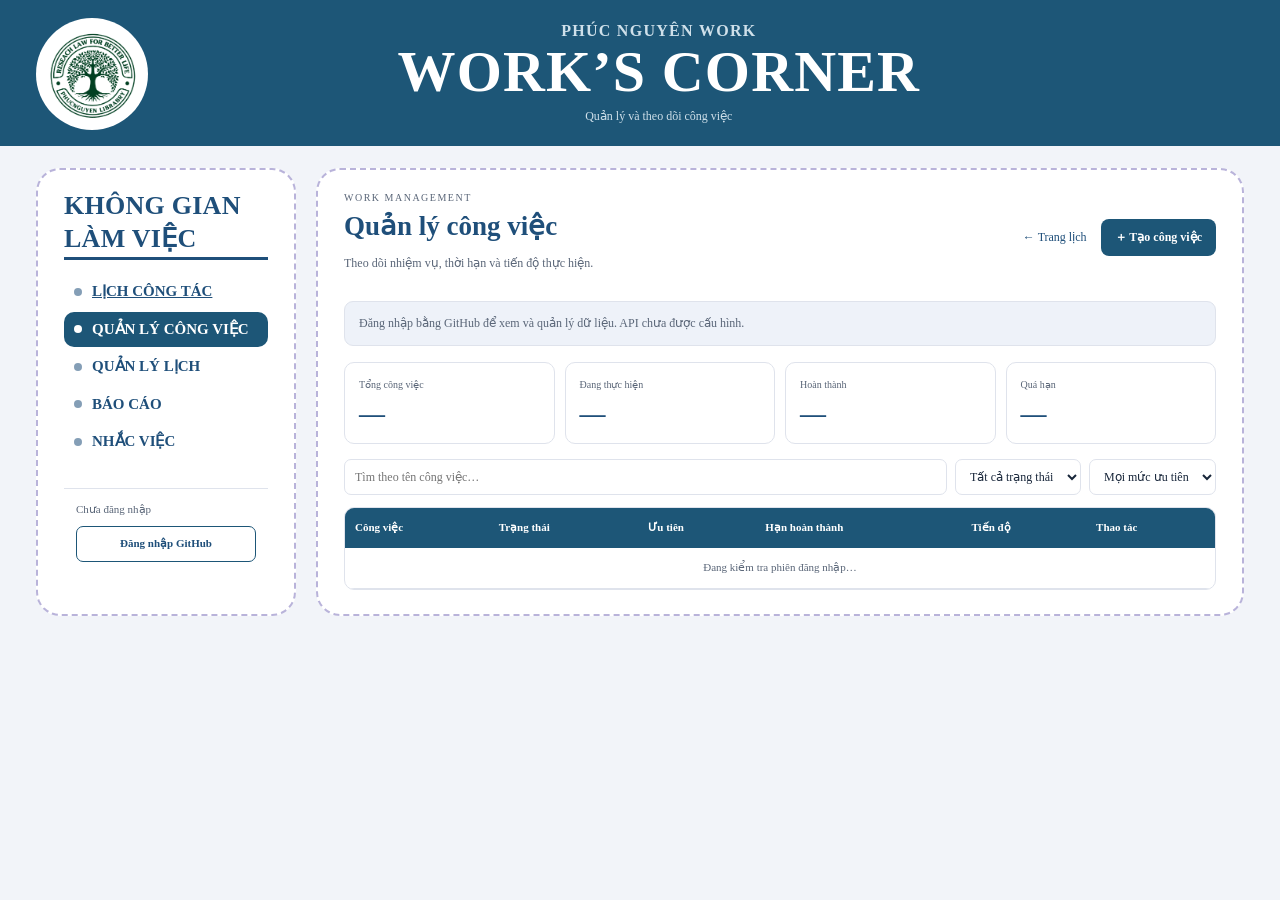
==== apps/web/manage.html @ 93b50b15 "feat: add task assignee selector to work form" ====
<!doctype html>
<html lang="vi"><head><meta charset="utf-8"><meta name="viewport" content="width=device-width,initial-scale=1"><meta name="theme-color" content="#1d5677"><title>Quản lý công việc | Phúc Nguyên Work</title><link rel="icon" href="./pnl-logo.png"><link rel="stylesheet" href="./styles.css"><link rel="stylesheet" href="./manage.css"></head>
<body><header class="band"><div class="band-in"><div class="logo"><img src="./pnl-logo.png" alt="Phúc Nguyên"></div><div class="titles"><div class="kicker">Phúc Nguyên Work</div><h1>Work’s Corner</h1><div class="copy">Quản lý và theo dõi công việc</div></div></div></header>
<div class="workspace manage-layout"><aside class="frame sidebar"><h2 class="ftitle">Không gian làm việc</h2><nav class="nav-list"><a class="nav-item" href="./index.html">LỊCH CÔNG TÁC</a><button class="nav-item active" data-tab="tasks">QUẢN LÝ CÔNG VIỆC</button><button class="nav-item" data-tab="schedules">QUẢN LÝ LỊCH</button><button class="nav-item" data-tab="reports">BÁO CÁO</button><button class="nav-item" data-tab="reminders">NHẮC VIỆC</button></nav><div class="account-box" id="accountBox"><span>Chưa đăng nhập</span><button id="loginBtn">Đăng nhập GitHub</button></div></aside>
<main class="frame main manage-main"><div class="manage-head"><div><div class="kicker-small">WORK MANAGEMENT</div><h2 id="tabTitle">Quản lý công việc</h2><p id="tabDescription">Theo dõi nhiệm vụ, thời hạn và tiến độ thực hiện.</p></div><div class="head-actions"><a class="small-link" href="./index.html">← Trang lịch</a><button class="primary-action" id="createBtn">＋ Tạo công việc</button></div></div>
<div id="authNotice" class="notice">Đăng nhập GitHub để xem và quản lý dữ liệu. Dữ liệu được lưu trên máy chủ.</div>
<section id="summaryCards" class="summary-grid"><article><span>Tổng công việc</span><strong id="mTotal">—</strong></article><article><span>Đang thực hiện</span><strong id="mProgress">—</strong></article><article><span>Hoàn thành</span><strong id="mDone">—</strong></article><article><span>Quá hạn</span><strong id="mOverdue">—</strong></article></section>
<div class="filters" id="filters"><input id="searchInput" type="search" placeholder="Tìm theo tên công việc…"><select id="statusFilter"><option value="">Tất cả trạng thái</option><option value="todo">Chưa thực hiện</option><option value="in_progress">Đang thực hiện</option><option value="waiting">Chờ xử lý</option><option value="paused">Tạm dừng</option><option value="completed">Hoàn thành</option></select><select id="priorityFilter"><option value="">Mọi mức ưu tiên</option><option value="urgent">Khẩn cấp</option><option value="high">Cao</option><option value="medium">Trung bình</option><option value="low">Thấp</option></select></div>
<section id="dataPanel" class="data-panel"><div class="table-scroll"><table><thead id="tableHead"><tr><th>Công việc</th><th>Trạng thái</th><th>Ưu tiên</th><th>Hạn hoàn thành</th><th>Tiến độ</th><th>Thao tác</th></tr></thead><tbody id="tableBody"><tr><td colspan="6" class="empty">Đang kiểm tra phiên đăng nhập…</td></tr></tbody></table></div></section>
<section id="reportPanel" class="report-panel" hidden><div class="report-toolbar"><label>Từ ngày<input type="date" id="fromDate"></label><label>Đến ngày<input type="date" id="toDate"></label><button id="runReport" class="primary-action">Tổng hợp</button></div><div id="reportResult" class="report-result"></div></section>
<section id="reminderPanel" class="reminder-panel" hidden><div id="reminderList" class="reminder-list"></div></section></main></div>
<dialog id="editDialog"><form id="editForm" class="edit-form"><div class="dialog-top"><h2 id="formTitle">Tạo công việc</h2><button type="button" class="close" id="closeDialog">×</button></div><input type="hidden" id="itemId"><div class="form-grid">
<label class="wide">Tên công việc *<input required maxlength="240" id="fTitle"></label>
<label>Phân hệ<select id="fType"><option value="teaching">Lịch giảng</option><option value="meetings">Lịch họp</option><option value="study">Lịch học</option><option value="invigilation">Coi thi</option><option value="grading">Chấm thi</option><option value="research">NCKH</option><option value="other">Khác</option></select></label>
<label>Ưu tiên<select id="fPriority"><option value="low">Thấp</option><option value="medium" selected>Trung bình</option><option value="high">Cao</option><option value="urgent">Khẩn cấp</option></select></label>
<label>Trạng thái<select id="fStatus"><option value="todo">Chưa thực hiện</option><option value="in_progress">Đang thực hiện</option><option value="waiting">Chờ xử lý</option><option value="paused">Tạm dừng</option><option value="completed">Hoàn thành</option></select></label>
<label>Tiến độ (%)<input type="number" min="0" max="100" id="fProgress" value="0"></label>
<label>Ngày bắt đầu<input type="date" id="fStart"></label><label>Hạn hoàn thành<input type="date" id="fDue"></label>
<label id="startAtWrap" hidden>Thời điểm bắt đầu<input type="datetime-local" id="fStartAt"></label><label id="endAtWrap" hidden>Thời điểm kết thúc<input type="datetime-local" id="fEndAt"></label><label id="locationWrap" class="wide" hidden>Địa điểm<input id="fLocation"></label>
<label class="wide" id="assigneeWrap" hidden>Giao việc cho thành viên<select id="fAssignees" multiple size="4"></select></label><label class="wide">Mô tả<textarea rows="3" id="fDescription"></textarea></label></div><p class="form-error" id="formError"></p><div class="dialog-actions"><button type="button" class="secondary-action" id="cancelDialog">Hủy</button><button type="submit" class="primary-action">Lưu</button></div></form></dialog>
<script src="./config.js"></script><script src="./manage.js"></script></body></html>
---- apps/web/styles.css ----
/* Bộ nhận diện chung với Phúc Nguyên Library: băng navy, chữ có chân Merriweather, khung nét đứt */
:root{
  --bg:#f2f4f9; --paper:#ffffff; --ink:#18263a; --muted:#5a6678; --line:#dfe3ec;
  --band:#1d5677; --band-2:#16455f; --on-band:#ffffff; --on-band-2:#cfe0ea;
  --head:#1f4f7a; --frame:#b9b3da; --tint:#eef2f9;
  --grid:#1f4f7a; --today:#f4f8fc;
  --t-center:#e6eef8; --t-extra:#fdebdc; --t-extra-ink:#a8410c; --t-mark:#fff3a6;
  --f-display:"Merriweather",Georgia,"Times New Roman",serif;
  --f-body:"Merriweather",Georgia,"Times New Roman",serif;
  color-scheme:light;
}
@media (prefers-color-scheme:dark){:root:not([data-theme="light"]){
  --bg:#0d1420; --paper:#141d2c; --ink:#e6ebf3; --muted:#9ca8bb; --line:#27334a;
  --band:#143e57; --band-2:#0f3146; --on-band:#ffffff; --on-band-2:#b8d0de;
  --head:#9cc4e6; --frame:#4a4673; --tint:#1a2638;
  --grid:#4b6d8c; --today:#17233a;
  --t-center:#1c2c45; --t-extra:#3a2618; --t-extra-ink:#f2a46f; --t-mark:#4a4214;
  color-scheme:dark}}
:root[data-theme="dark"]{
  --bg:#0d1420; --paper:#141d2c; --ink:#e6ebf3; --muted:#9ca8bb; --line:#27334a;
  --band:#143e57; --band-2:#0f3146; --on-band:#ffffff; --on-band-2:#b8d0de;
  --head:#9cc4e6; --frame:#4a4673; --tint:#1a2638;
  --grid:#4b6d8c; --today:#17233a;
  --t-center:#1c2c45; --t-extra:#3a2618; --t-extra-ink:#f2a46f; --t-mark:#4a4214;
  color-scheme:dark}

*{box-sizing:border-box}
html,body{min-height:100%}
body{margin:0;background:var(--bg);color:var(--ink);font-family:var(--f-body);font-size:16px;line-height:1.6}
body::before{content:"";position:fixed;inset:0 0 auto;height:env(safe-area-inset-top,0px);z-index:30;background:var(--band)}
button{font:inherit;color:inherit}
h1,h2,h3{font-family:var(--f-display);text-wrap:balance;margin:0}
.sr-only{position:absolute;width:1px;height:1px;overflow:hidden;clip:rect(0 0 0 0);white-space:nowrap}
:focus-visible{outline:2px solid var(--head);outline-offset:2px}

/* ===== Băng tiêu đề ===== */
.band{background:var(--band);color:var(--on-band)}
.band-in{max-width:1240px;margin:0 auto;display:flex;align-items:center;gap:clamp(14px,3vw,28px);
  padding-block:18px 16px;padding-left:max(16px,env(safe-area-inset-left,0px));padding-right:max(16px,env(safe-area-inset-right,0px))}
.logo{flex:none;width:clamp(64px,11vw,112px);aspect-ratio:1;border-radius:50%;background:#fff;display:grid;place-items:center;overflow:hidden}
.logo img{width:90%;height:90%;object-fit:contain;display:block}
.titles{flex:1;min-width:0;text-align:center;padding-right:clamp(0px,8vw,112px)}
.kicker{font:900 clamp(11px,1.8vw,16px) var(--f-display);letter-spacing:.08em;text-transform:uppercase;color:var(--on-band-2)}
.band h1{font-size:clamp(26px,6vw,58px);font-weight:900;text-transform:uppercase;letter-spacing:.02em;line-height:1.1}
.copy{font-size:12px;color:var(--on-band-2);margin-top:4px}

/* ===== Hai khung ===== */
.workspace{max-width:1240px;margin:0 auto;display:grid;grid-template-columns:minmax(200px,260px) minmax(0,1fr);gap:20px;align-items:start;
  padding-block:22px 40px;padding-left:max(16px,env(safe-area-inset-left,0px));padding-right:max(16px,env(safe-area-inset-right,0px))}
.frame{background:var(--paper);border:2px dashed var(--frame);border-radius:24px;padding:20px clamp(14px,2.4vw,26px) 24px;min-width:0}
.ftitle{font:900 clamp(18px,2.4vw,26px) var(--f-display);text-transform:uppercase;color:var(--head);letter-spacing:.01em;
  margin-bottom:14px;display:inline-block;border-bottom:3px solid currentColor;line-height:1.25;padding-bottom:2px}

/* ===== Danh sách phân hệ ===== */
.nav-list{display:grid;gap:2px}
.nav-item{display:flex;align-items:center;gap:10px;width:100%;border:0;background:none;border-radius:10px;padding:8px 10px;cursor:pointer;text-align:left;
  font:700 15px/1.3 var(--f-display);text-transform:uppercase;color:var(--head)}
.nav-item::before{content:"";flex:none;width:8px;height:8px;border-radius:50%;background:currentColor;opacity:.55}
.nav-item:hover{background:var(--tint)}
.nav-item.active{background:var(--band);color:var(--on-band)}
.nav-item.active::before{opacity:1}

/* ===== Khung nội dung ===== */
.main{display:flex;flex-direction:column;align-items:center}
.panel{width:100%;display:flex;flex-direction:column;align-items:center}
.panel[hidden]{display:none}
.table-wrap{width:100%;overflow-x:auto}

/* Bảng tuần */
.week-table{width:100%;min-width:620px;border-collapse:collapse;table-layout:fixed;border:2px solid var(--grid)}
.week-table th{height:58px;padding:4px;background:var(--band);color:var(--on-band);border:1.5px solid var(--grid);
  font:900 12.5px/1.25 var(--f-display);letter-spacing:.01em}
.week-table th .ddate{font:600 11px var(--f-body);color:var(--on-band-2);margin-top:3px;font-variant-numeric:tabular-nums}
.week-table td{height:86px;padding:8px 6px;border:1.5px solid var(--grid);vertical-align:middle;text-align:center;font-size:11.5px;line-height:1.45;color:var(--ink);background:var(--paper)}
.week-table td .first{font:700 11.5px/1.35 var(--f-display);text-transform:uppercase;color:var(--head)}
.week-table td.today-col{background:var(--today)}
.week-table tr.notice td{height:auto;padding:14px;font-size:13px;color:var(--muted);font-style:italic}

/* Danh sách tuần */
.week-list{list-style:none;margin:16px 0 0;padding:0;align-self:flex-start;display:grid;gap:2px}
.week-btn{border:0;background:none;padding:2px 0;cursor:pointer;text-align:left;font:700 15px/1.5 var(--f-display);color:var(--ink)}
.week-btn .to{color:var(--head)}
.week-btn:hover .label{text-decoration:underline}
.week-btn.active .label{text-decoration:underline;text-underline-offset:4px;text-decoration-thickness:2px}
.week-btn:not(.active){opacity:.7}

/* ===== Lịch R'Mia ===== */
.class-switch{display:flex;gap:10px;flex-wrap:wrap;justify-content:center}
.class-btn{min-height:36px;padding:0 18px;border-radius:999px;border:1.5px solid var(--band);background:var(--paper);color:var(--head);
  font:900 13.5px var(--f-display);text-transform:uppercase;cursor:pointer}
.class-btn.active{background:var(--band);color:var(--on-band)}
.tt-note{margin:10px 0 14px;font-size:13.5px;font-style:italic;color:var(--muted);font-weight:600}
.tt-table{width:100%;min-width:720px;border-collapse:collapse;table-layout:fixed;border:2px solid var(--grid)}
.tt-table th,.tt-table td{border:1.5px solid var(--grid);text-align:center;vertical-align:middle;padding:6px 4px;font-size:12px;line-height:1.35;background:var(--paper);color:var(--ink)}
.tt-table thead th{height:46px;background:var(--band);color:var(--on-band);font:900 12px var(--f-display)}
.tt-table thead th:nth-child(1){width:66px}
.tt-table thead th:nth-child(2){width:46px}
.tt-table thead th:nth-child(3){width:104px}
.tt-table td{height:38px}
.tt-table .session{font:900 13px var(--f-display);letter-spacing:.04em;background:var(--band);color:var(--on-band)}
.tt-table .session-1{background:var(--band-2)}
.tt-table .period,.tt-table .time{font-weight:700;background:var(--tint)}
.tt-table .time{font-variant-numeric:tabular-nums;white-space:nowrap}
.tt-table tr.session-start>*{border-top:3px solid var(--grid)}
.tt-table td .first{font-weight:700}
.tt-table td .sub{font-size:10.5px;color:var(--muted)}
.tt-table .tone-center{background:var(--t-center)}
.tt-table .tone-extra{background:var(--t-extra)}
.tt-table .tone-extra .first{color:var(--t-extra-ink)}
.tt-table .tone-mark{background:var(--t-mark)}
.tt-table .footer-row td{font-size:11px}
.tt-table .footer-label{font:900 12px var(--f-display);background:var(--tint);color:var(--head)}
.tt-notes{list-style:none;padding:0;margin:14px 0 0;align-self:flex-start;display:grid;gap:3px}
.tt-notes li{font:700 14px var(--f-display);color:var(--head)}
.tt-notes li::before{content:"- "}

@media (prefers-reduced-motion:reduce){*{transition:none!important}}

/* ===== Điện thoại: giữ hai khung cạnh nhau ===== */
@media (max-width:820px){
  .titles{padding-right:0}
  .workspace{grid-template-columns:118px minmax(0,1fr);gap:10px;padding-block:14px 28px}
  .frame{border-radius:16px;padding:12px 8px 14px}
  .ftitle{font-size:16px;margin-bottom:10px}
  .nav-item{font-size:11px;padding:7px 6px;gap:6px}
  .nav-item::before{width:6px;height:6px}
  .week-table{min-width:560px}
  .week-table th{font-size:10.5px;height:52px}
  .week-table th .ddate{font-size:9.5px}
  .week-table td{font-size:10px;height:72px;padding:6px 3px}
  .week-table td .first{font-size:10px}
  .week-btn{font-size:12.5px}
  .class-btn{font-size:12px;min-height:32px;padding:0 12px}
  .tt-table{min-width:660px}
  .tt-notes li{font-size:12.5px}
}
@media (max-width:420px){
  .workspace{grid-template-columns:100px minmax(0,1fr)}
  .nav-item{font-size:10px}
}
---- apps/web/manage.css ----
.manage-layout{align-items:stretch}.manage-main{display:block;min-width:0}.manage-head{display:flex;justify-content:space-between;align-items:center;gap:15px;margin-bottom:16px}.manage-head h2{font:900 clamp(19px,2.5vw,27px) var(--f-display);color:var(--head);margin:4px 0}.manage-head p{font-size:12px;color:var(--muted)}.kicker-small{font-size:10px;letter-spacing:.15em;color:var(--muted)}.head-actions{display:flex;align-items:center;gap:14px}.small-link{font-size:12px;color:var(--head);text-decoration:none}.primary-action,.secondary-action{border:0;border-radius:8px;padding:10px 14px;background:var(--band);color:#fff;font:700 12px var(--f-display);cursor:pointer}.secondary-action{background:var(--tint);color:var(--head);border:1px solid var(--line)}.account-box{margin-top:28px;padding:12px;border-top:1px solid var(--line);display:grid;gap:8px;font-size:11px;color:var(--muted)}.account-box button{border:1px solid var(--band);background:var(--paper);color:var(--head);padding:8px;border-radius:7px;font-weight:700;cursor:pointer}.notice{background:var(--tint);border:1px solid var(--line);padding:12px 14px;border-radius:9px;font-size:12px;color:var(--muted);margin-bottom:16px}.summary-grid{display:grid;grid-template-columns:repeat(4,minmax(0,1fr));gap:10px;margin-bottom:15px}.summary-grid article{border:1px solid var(--line);border-radius:10px;padding:14px;background:var(--paper)}.summary-grid span{display:block;color:var(--muted);font-size:10px}.summary-grid strong{display:block;font:900 26px var(--f-display);color:var(--head);margin-top:6px}.filters{display:flex;gap:8px;margin-bottom:12px}.filters input,.filters select,.report-toolbar input{min-width:0;padding:9px 10px;border:1px solid var(--line);border-radius:7px;background:var(--paper);color:var(--ink);font:12px var(--f-body)}.filters input{flex:1}.data-panel{border:1px solid var(--line);border-radius:10px;overflow:hidden}.table-scroll{overflow:auto}.manage-main table{width:100%;border-collapse:collapse;font-size:11px;text-align:left}.manage-main th{background:var(--band);color:white;padding:11px 10px;white-space:nowrap}.manage-main td{padding:11px 10px;border-bottom:1px solid var(--line);vertical-align:middle}.empty{text-align:center;padding:35px;color:var(--muted)}.task-name{font-weight:700;color:var(--head)}.task-sub{font-size:9px;color:var(--muted);margin-top:3px}.pill{display:inline-block;border-radius:30px;padding:4px 8px;font-size:9px;background:var(--tint);color:var(--head);white-space:nowrap}.pill.urgent,.pill.high{background:#fbe8e4;color:#9d321e}.pill.completed{background:#e6f4eb;color:#28633e}.row-actions{display:flex;gap:5px;flex-wrap:wrap}.row-actions button{border:1px solid var(--line);background:var(--paper);border-radius:5px;padding:5px 7px;font-size:10px;cursor:pointer}.progress-track{width:80px;height:6px;background:var(--tint);border-radius:9px;overflow:hidden}.progress-track i{display:block;height:100%;background:var(--band)}.report-panel,.reminder-panel{border:1px solid var(--line);border-radius:10px;padding:16px}.report-toolbar{display:flex;align-items:end;gap:10px;flex-wrap:wrap}.report-toolbar label{display:grid;gap:5px;font-size:10px;color:var(--muted)}.report-result{margin-top:16px;display:grid;gap:12px}.report-block{border:1px solid var(--line);padding:12px;border-radius:8px}.report-block h3{font-size:13px;color:var(--head);margin-bottom:8px}.report-line{display:flex;justify-content:space-between;padding:5px 0;border-bottom:1px solid var(--line);font-size:11px}.reminder-item{padding:12px 0;border-bottom:1px solid var(--line);display:flex;justify-content:space-between;gap:12px;font-size:11px}.reminder-item strong{display:block;color:var(--head)}.edit-form{padding:22px;min-width:min(560px,calc(100vw - 30px));background:var(--paper);color:var(--ink)}dialog{border:0;padding:0;border-radius:12px;box-shadow:0 20px 70px #152b4a33;max-width:calc(100vw - 20px)}dialog::backdrop{background:#10172e77}.dialog-top{display:flex;justify-content:space-between;align-items:center;margin-bottom:15px}.dialog-top h2{font-size:17px;color:var(--head)}.close{border:0;background:none;font-size:25px;cursor:pointer}.form-grid{display:grid;grid-template-columns:repeat(2,minmax(0,1fr));gap:10px}.form-grid label{display:grid;gap:5px;font-size:10px;color:var(--muted)}.form-grid .wide{grid-column:1/-1}.form-grid input,.form-grid select,.form-grid textarea{width:100%;padding:9px;border:1px solid var(--line);border-radius:7px;background:var(--paper);color:var(--ink);font:12px var(--f-body)}.form-error{color:#b33131;font-size:11px;margin-top:10px;min-height:15px}.dialog-actions{display:flex;justify-content:flex-end;gap:8px;margin-top:12px}@media(max-width:820px){.manage-layout{grid-template-columns:118px minmax(0,1fr)}.manage-head{align-items:flex-start;flex-direction:column}.head-actions{width:100%;justify-content:space-between}.summary-grid{grid-template-columns:repeat(2,minmax(0,1fr))}.filters{flex-direction:column}.account-box{padding:8px 0}.account-box button{font-size:9px;padding:6px 3px}}@media(max-width:480px){.manage-layout{grid-template-columns:1fr}.manage-layout .sidebar{display:none}.form-grid{grid-template-columns:1fr}.form-grid .wide{grid-column:auto}.edit-form{min-width:0;width:calc(100vw - 30px)}.summary-grid article{padding:10px}.summary-grid strong{font-size:22px}}
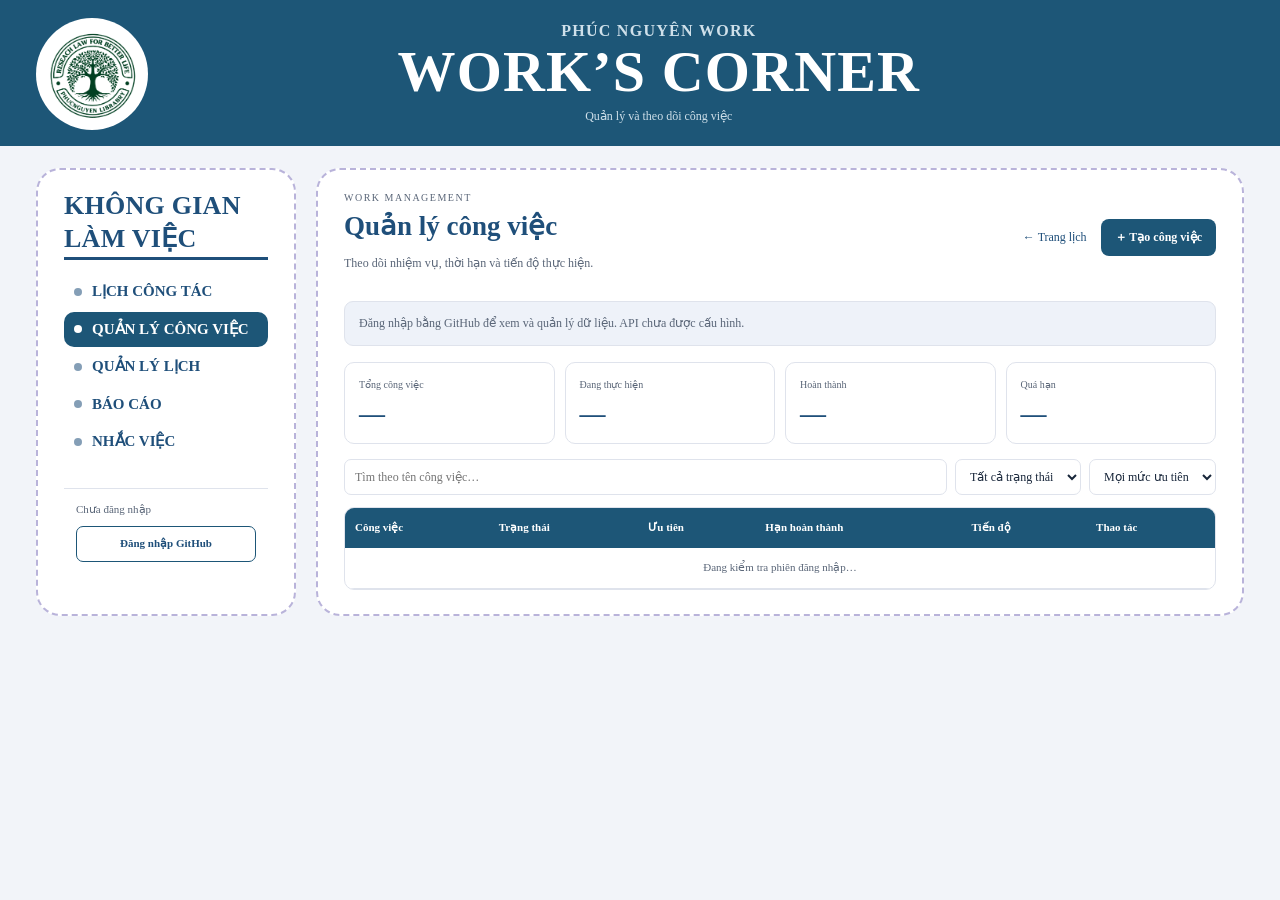
==== commit d65ca2b7: "fix: require authentication before enabling work creation" ====
--- a/apps/web/manage.html
+++ b/apps/web/manage.html
@@ -2,7 +2,7 @@
 <html lang="vi"><head><meta charset="utf-8"><meta name="viewport" content="width=device-width,initial-scale=1"><meta name="theme-color" content="#1d5677"><title>Quản lý công việc | Phúc Nguyên Work</title><link rel="icon" href="./pnl-logo.png"><link rel="stylesheet" href="./styles.css"><link rel="stylesheet" href="./manage.css"></head>
 <body><header class="band"><div class="band-in"><div class="logo"><img src="./pnl-logo.png" alt="Phúc Nguyên"></div><div class="titles"><div class="kicker">Phúc Nguyên Work</div><h1>Work’s Corner</h1><div class="copy">Quản lý và theo dõi công việc</div></div></div></header>
 <div class="workspace manage-layout"><aside class="frame sidebar"><h2 class="ftitle">Không gian làm việc</h2><nav class="nav-list"><a class="nav-item" href="./index.html">LỊCH CÔNG TÁC</a><button class="nav-item active" data-tab="tasks">QUẢN LÝ CÔNG VIỆC</button><button class="nav-item" data-tab="schedules">QUẢN LÝ LỊCH</button><button class="nav-item" data-tab="reports">BÁO CÁO</button><button class="nav-item" data-tab="reminders">NHẮC VIỆC</button></nav><div class="account-box" id="accountBox"><span>Chưa đăng nhập</span><button id="loginBtn">Đăng nhập GitHub</button></div></aside>
-<main class="frame main manage-main"><div class="manage-head"><div><div class="kicker-small">WORK MANAGEMENT</div><h2 id="tabTitle">Quản lý công việc</h2><p id="tabDescription">Theo dõi nhiệm vụ, thời hạn và tiến độ thực hiện.</p></div><div class="head-actions"><a class="small-link" href="./index.html">← Trang lịch</a><button class="primary-action" id="createBtn">＋ Tạo công việc</button></div></div>
+<main class="frame main manage-main"><div class="manage-head"><div><div class="kicker-small">WORK MANAGEMENT</div><h2 id="tabTitle">Quản lý công việc</h2><p id="tabDescription">Theo dõi nhiệm vụ, thời hạn và tiến độ thực hiện.</p></div><div class="head-actions"><a class="small-link" href="./index.html">← Trang lịch</a><button class="primary-action" id="createBtn" disabled>＋ Tạo công việc</button></div></div>
 <div id="authNotice" class="notice">Đăng nhập GitHub để xem và quản lý dữ liệu. Dữ liệu được lưu trên máy chủ.</div>
 <section id="summaryCards" class="summary-grid"><article><span>Tổng công việc</span><strong id="mTotal">—</strong></article><article><span>Đang thực hiện</span><strong id="mProgress">—</strong></article><article><span>Hoàn thành</span><strong id="mDone">—</strong></article><article><span>Quá hạn</span><strong id="mOverdue">—</strong></article></section>
 <div class="filters" id="filters"><input id="searchInput" type="search" placeholder="Tìm theo tên công việc…"><select id="statusFilter"><option value="">Tất cả trạng thái</option><option value="todo">Chưa thực hiện</option><option value="in_progress">Đang thực hiện</option><option value="waiting">Chờ xử lý</option><option value="paused">Tạm dừng</option><option value="completed">Hoàn thành</option></select><select id="priorityFilter"><option value="">Mọi mức ưu tiên</option><option value="urgent">Khẩn cấp</option><option value="high">Cao</option><option value="medium">Trung bình</option><option value="low">Thấp</option></select></div>
--- a/apps/web/styles.css
+++ b/apps/web/styles.css
@@ -53,7 +53,7 @@
 
 /* ===== Danh sách phân hệ ===== */
 .nav-list{display:grid;gap:2px}
-.nav-item{display:flex;align-items:center;gap:10px;width:100%;border:0;background:none;border-radius:10px;padding:8px 10px;cursor:pointer;text-align:left;
+.nav-item{text-decoration:none;display:flex;align-items:center;gap:10px;width:100%;border:0;background:none;border-radius:10px;padding:8px 10px;cursor:pointer;text-align:left;
   font:700 15px/1.3 var(--f-display);text-transform:uppercase;color:var(--head)}
 .nav-item::before{content:"";flex:none;width:8px;height:8px;border-radius:50%;background:currentColor;opacity:.55}
 .nav-item:hover{background:var(--tint)}
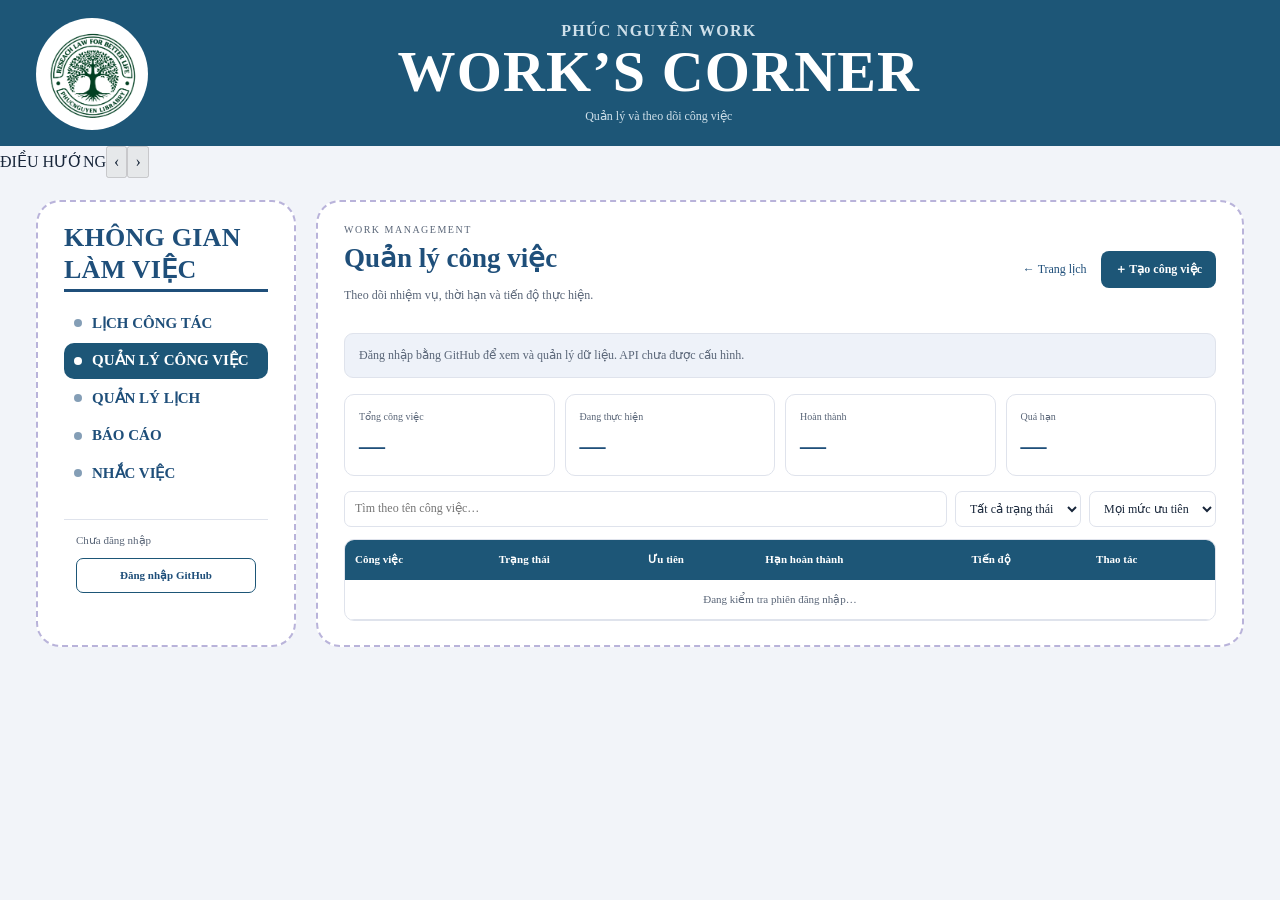
==== commit f4ea52b7: "Add shared back and forward navigation controls" ====
--- a/apps/web/manage.html
+++ b/apps/web/manage.html
@@ -1,6 +1,8 @@
 <!doctype html>
 <html lang="vi"><head><meta charset="utf-8"><meta name="viewport" content="width=device-width,initial-scale=1"><meta name="theme-color" content="#1d5677"><title>Quản lý công việc | Phúc Nguyên Work</title><link rel="icon" href="./pnl-logo.png"><link rel="stylesheet" href="./styles.css"><link rel="stylesheet" href="./manage.css"></head>
 <body><header class="band"><div class="band-in"><div class="logo"><img src="./pnl-logo.png" alt="Phúc Nguyên"></div><div class="titles"><div class="kicker">Phúc Nguyên Work</div><h1>Work’s Corner</h1><div class="copy">Quản lý và theo dõi công việc</div></div></div></header>
+<div class="pn-history-nav" role="toolbar" aria-label="Điều hướng trang"><span class="pn-history-label">ĐIỀU HƯỚNG</span><span class="pn-history-spacer"></span><button type="button" data-history-back aria-label="Quay lại" title="Quay lại" disabled>‹</button><button type="button" data-history-forward aria-label="Tiến tới" title="Tiến tới" disabled>›</button></div>
+
 <div class="workspace manage-layout"><aside class="frame sidebar"><h2 class="ftitle">Không gian làm việc</h2><nav class="nav-list"><a class="nav-item" href="./index.html">LỊCH CÔNG TÁC</a><button class="nav-item active" data-tab="tasks">QUẢN LÝ CÔNG VIỆC</button><button class="nav-item" data-tab="schedules">QUẢN LÝ LỊCH</button><button class="nav-item" data-tab="reports">BÁO CÁO</button><button class="nav-item" data-tab="reminders">NHẮC VIỆC</button></nav><div class="account-box" id="accountBox"><span>Chưa đăng nhập</span><button id="loginBtn">Đăng nhập GitHub</button></div></aside>
 <main class="frame main manage-main"><div class="manage-head"><div><div class="kicker-small">WORK MANAGEMENT</div><h2 id="tabTitle">Quản lý công việc</h2><p id="tabDescription">Theo dõi nhiệm vụ, thời hạn và tiến độ thực hiện.</p></div><div class="head-actions"><a class="small-link" href="./index.html">← Trang lịch</a><button class="primary-action" id="createBtn" disabled>＋ Tạo công việc</button></div></div>
 <div id="authNotice" class="notice">Đăng nhập GitHub để xem và quản lý dữ liệu. Dữ liệu được lưu trên máy chủ.</div>
@@ -18,4 +20,4 @@
 <label>Ngày bắt đầu<input type="date" id="fStart"></label><label>Hạn hoàn thành<input type="date" id="fDue"></label>
 <label id="startAtWrap" hidden>Thời điểm bắt đầu<input type="datetime-local" id="fStartAt"></label><label id="endAtWrap" hidden>Thời điểm kết thúc<input type="datetime-local" id="fEndAt"></label><label id="locationWrap" class="wide" hidden>Địa điểm<input id="fLocation"></label>
 <label class="wide" id="assigneeWrap" hidden>Giao việc cho thành viên<select id="fAssignees" multiple size="4"></select></label><label class="wide">Mô tả<textarea rows="3" id="fDescription"></textarea></label></div><p class="form-error" id="formError"></p><div class="dialog-actions"><button type="button" class="secondary-action" id="cancelDialog">Hủy</button><button type="submit" class="primary-action">Lưu</button></div></form></dialog>
-<script src="./config.js"></script><script src="./manage.js"></script></body></html>+<script src="./history-nav.js"></script><script src="./config.js"></script><script src="./manage.js"></script></body></html>
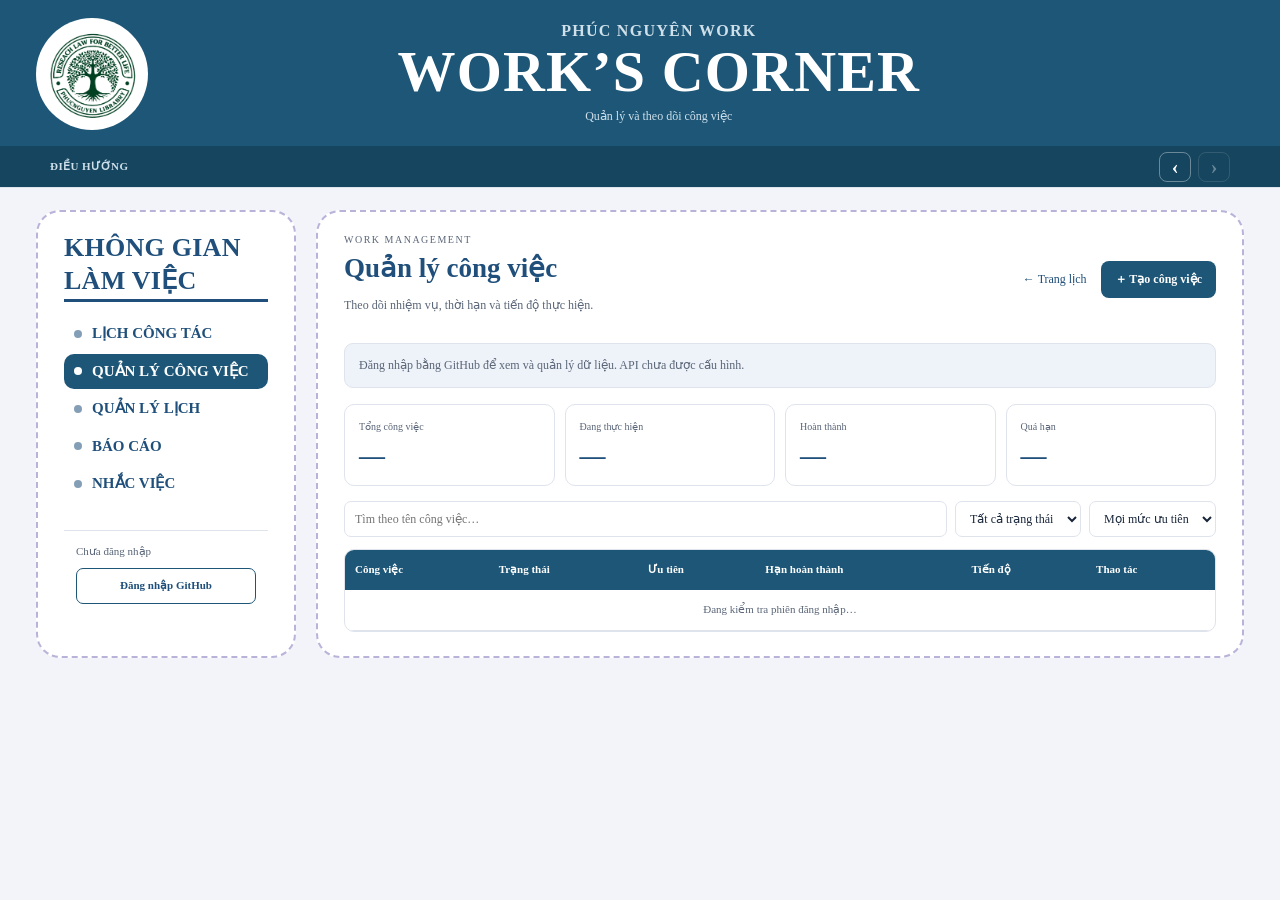
==== commit a870fd17: "Bust navigation script cache after history fix" ====
--- a/apps/web/manage.html
+++ b/apps/web/manage.html
@@ -20,4 +20,4 @@
 <label>Ngày bắt đầu<input type="date" id="fStart"></label><label>Hạn hoàn thành<input type="date" id="fDue"></label>
 <label id="startAtWrap" hidden>Thời điểm bắt đầu<input type="datetime-local" id="fStartAt"></label><label id="endAtWrap" hidden>Thời điểm kết thúc<input type="datetime-local" id="fEndAt"></label><label id="locationWrap" class="wide" hidden>Địa điểm<input id="fLocation"></label>
 <label class="wide" id="assigneeWrap" hidden>Giao việc cho thành viên<select id="fAssignees" multiple size="4"></select></label><label class="wide">Mô tả<textarea rows="3" id="fDescription"></textarea></label></div><p class="form-error" id="formError"></p><div class="dialog-actions"><button type="button" class="secondary-action" id="cancelDialog">Hủy</button><button type="submit" class="primary-action">Lưu</button></div></form></dialog>
-<script src="./history-nav.js"></script><script src="./config.js"></script><script src="./manage.js"></script></body></html>+<script src="./history-nav.js?v=20261103b"></script><script src="./config.js"></script><script src="./manage.js"></script></body></html>
--- a/apps/web/styles.css
+++ b/apps/web/styles.css
@@ -138,3 +138,7 @@
   .workspace{grid-template-columns:100px minmax(0,1fr)}
   .nav-item{font-size:10px}
 }
+
+
+/* Global back/forward controls shared by Work pages */
+.pn-history-nav{display:flex;align-items:center;gap:7px;min-height:42px;padding:5px max(16px,calc((100vw - 1180px)/2));background:var(--band-2);color:var(--on-band);border-bottom:1px solid var(--line)}.pn-history-nav .pn-history-spacer{flex:1}.pn-history-nav button{width:32px;height:30px;display:grid;place-items:center;border:1px solid rgba(255,255,255,.36);border-radius:8px;background:transparent;color:#fff;font:700 20px/1 var(--f-body);cursor:pointer}.pn-history-nav button:hover:not(:disabled){background:rgba(255,255,255,.14)}.pn-history-nav button:disabled{opacity:.35;cursor:not-allowed}.pn-history-nav .pn-history-label{font-size:11px;font-weight:700;letter-spacing:.04em;color:var(--on-band-2)}
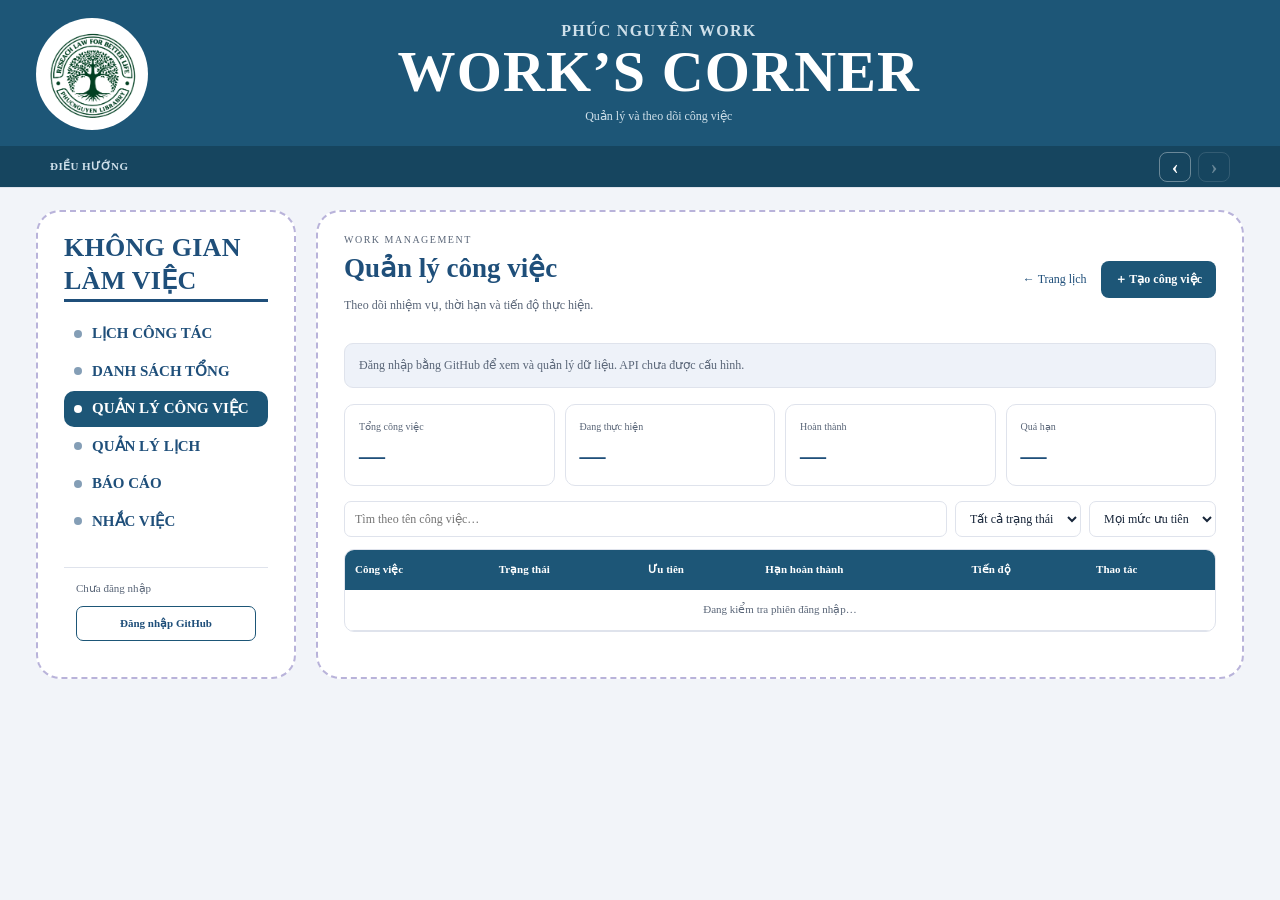
==== commit bf07c8e6: "Link master work list from management" ====
--- a/apps/web/manage.html
+++ b/apps/web/manage.html
@@ -3,7 +3,7 @@
 <body><header class="band"><div class="band-in"><div class="logo"><img src="./pnl-logo.png" alt="Phúc Nguyên"></div><div class="titles"><div class="kicker">Phúc Nguyên Work</div><h1>Work’s Corner</h1><div class="copy">Quản lý và theo dõi công việc</div></div></div></header>
 <div class="pn-history-nav" role="toolbar" aria-label="Điều hướng trang"><span class="pn-history-label">ĐIỀU HƯỚNG</span><span class="pn-history-spacer"></span><button type="button" data-history-back aria-label="Quay lại" title="Quay lại" disabled>‹</button><button type="button" data-history-forward aria-label="Tiến tới" title="Tiến tới" disabled>›</button></div>
 
-<div class="workspace manage-layout"><aside class="frame sidebar"><h2 class="ftitle">Không gian làm việc</h2><nav class="nav-list"><a class="nav-item" href="./index.html">LỊCH CÔNG TÁC</a><button class="nav-item active" data-tab="tasks">QUẢN LÝ CÔNG VIỆC</button><button class="nav-item" data-tab="schedules">QUẢN LÝ LỊCH</button><button class="nav-item" data-tab="reports">BÁO CÁO</button><button class="nav-item" data-tab="reminders">NHẮC VIỆC</button></nav><div class="account-box" id="accountBox"><span>Chưa đăng nhập</span><button id="loginBtn">Đăng nhập GitHub</button></div></aside>
+<div class="workspace manage-layout"><aside class="frame sidebar"><h2 class="ftitle">Không gian làm việc</h2><nav class="nav-list"><a class="nav-item" href="./index.html">LỊCH CÔNG TÁC</a><a class="nav-item" href="./master.html">DANH SÁCH TỔNG</a><button class="nav-item active" data-tab="tasks">QUẢN LÝ CÔNG VIỆC</button><button class="nav-item" data-tab="schedules">QUẢN LÝ LỊCH</button><button class="nav-item" data-tab="reports">BÁO CÁO</button><button class="nav-item" data-tab="reminders">NHẮC VIỆC</button></nav><div class="account-box" id="accountBox"><span>Chưa đăng nhập</span><button id="loginBtn">Đăng nhập GitHub</button></div></aside>
 <main class="frame main manage-main"><div class="manage-head"><div><div class="kicker-small">WORK MANAGEMENT</div><h2 id="tabTitle">Quản lý công việc</h2><p id="tabDescription">Theo dõi nhiệm vụ, thời hạn và tiến độ thực hiện.</p></div><div class="head-actions"><a class="small-link" href="./index.html">← Trang lịch</a><button class="primary-action" id="createBtn" disabled>＋ Tạo công việc</button></div></div>
 <div id="authNotice" class="notice">Đăng nhập GitHub để xem và quản lý dữ liệu. Dữ liệu được lưu trên máy chủ.</div>
 <section id="summaryCards" class="summary-grid"><article><span>Tổng công việc</span><strong id="mTotal">—</strong></article><article><span>Đang thực hiện</span><strong id="mProgress">—</strong></article><article><span>Hoàn thành</span><strong id="mDone">—</strong></article><article><span>Quá hạn</span><strong id="mOverdue">—</strong></article></section>
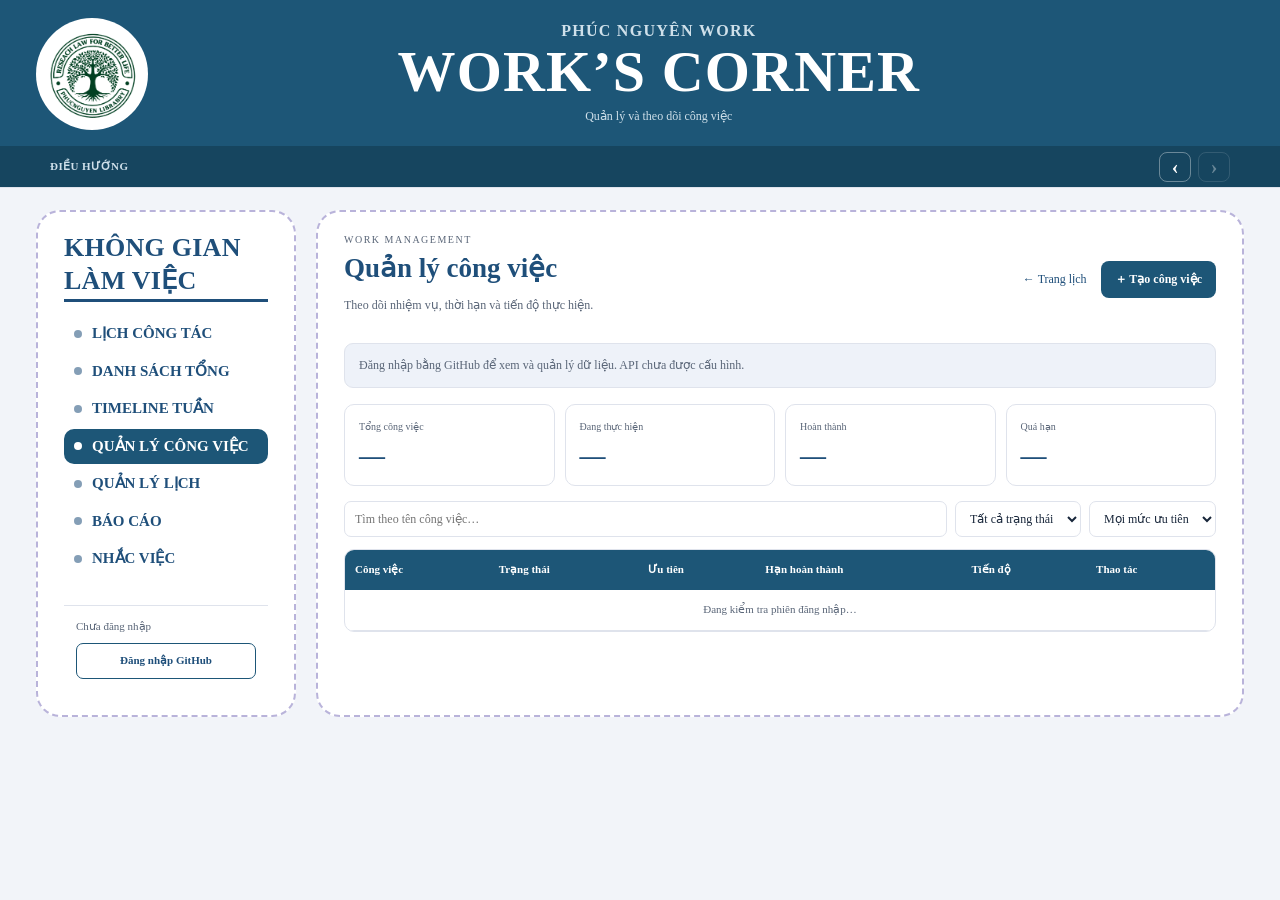
==== commit 07789183: "Add planner navigation to work management" ====
--- a/apps/web/manage.html
+++ b/apps/web/manage.html
@@ -3,7 +3,8 @@
 <body><header class="band"><div class="band-in"><div class="logo"><img src="./pnl-logo.png" alt="Phúc Nguyên"></div><div class="titles"><div class="kicker">Phúc Nguyên Work</div><h1>Work’s Corner</h1><div class="copy">Quản lý và theo dõi công việc</div></div></div></header>
 <div class="pn-history-nav" role="toolbar" aria-label="Điều hướng trang"><span class="pn-history-label">ĐIỀU HƯỚNG</span><span class="pn-history-spacer"></span><button type="button" data-history-back aria-label="Quay lại" title="Quay lại" disabled>‹</button><button type="button" data-history-forward aria-label="Tiến tới" title="Tiến tới" disabled>›</button></div>
 
-<div class="workspace manage-layout"><aside class="frame sidebar"><h2 class="ftitle">Không gian làm việc</h2><nav class="nav-list"><a class="nav-item" href="./index.html">LỊCH CÔNG TÁC</a><a class="nav-item" href="./master.html">DANH SÁCH TỔNG</a><button class="nav-item active" data-tab="tasks">QUẢN LÝ CÔNG VIỆC</button><button class="nav-item" data-tab="schedules">QUẢN LÝ LỊCH</button><button class="nav-item" data-tab="reports">BÁO CÁO</button><button class="nav-item" data-tab="reminders">NHẮC VIỆC</button></nav><div class="account-box" id="accountBox"><span>Chưa đăng nhập</span><button id="loginBtn">Đăng nhập GitHub</button></div></aside>
+<div class="workspace manage-layout"><aside class="frame sidebar"><h2 class="ftitle">Không gian làm việc</h2><nav class="nav-list"><a class="nav-item" href="./index.html">LỊCH CÔNG TÁC</a><a class="nav-item" href="./master.html">DANH SÁCH TỔNG</a>
+<a class="nav-item" href="./planner.html">TIMELINE TUẦN</a><button class="nav-item active" data-tab="tasks">QUẢN LÝ CÔNG VIỆC</button><button class="nav-item" data-tab="schedules">QUẢN LÝ LỊCH</button><button class="nav-item" data-tab="reports">BÁO CÁO</button><button class="nav-item" data-tab="reminders">NHẮC VIỆC</button></nav><div class="account-box" id="accountBox"><span>Chưa đăng nhập</span><button id="loginBtn">Đăng nhập GitHub</button></div></aside>
 <main class="frame main manage-main"><div class="manage-head"><div><div class="kicker-small">WORK MANAGEMENT</div><h2 id="tabTitle">Quản lý công việc</h2><p id="tabDescription">Theo dõi nhiệm vụ, thời hạn và tiến độ thực hiện.</p></div><div class="head-actions"><a class="small-link" href="./index.html">← Trang lịch</a><button class="primary-action" id="createBtn" disabled>＋ Tạo công việc</button></div></div>
 <div id="authNotice" class="notice">Đăng nhập GitHub để xem và quản lý dữ liệu. Dữ liệu được lưu trên máy chủ.</div>
 <section id="summaryCards" class="summary-grid"><article><span>Tổng công việc</span><strong id="mTotal">—</strong></article><article><span>Đang thực hiện</span><strong id="mProgress">—</strong></article><article><span>Hoàn thành</span><strong id="mDone">—</strong></article><article><span>Quá hạn</span><strong id="mOverdue">—</strong></article></section>
--- a/apps/web/styles.css
+++ b/apps/web/styles.css
@@ -142,3 +142,22 @@
 
 /* Global back/forward controls shared by Work pages */
 .pn-history-nav{display:flex;align-items:center;gap:7px;min-height:42px;padding:5px max(16px,calc((100vw - 1180px)/2));background:var(--band-2);color:var(--on-band);border-bottom:1px solid var(--line)}.pn-history-nav .pn-history-spacer{flex:1}.pn-history-nav button{width:32px;height:30px;display:grid;place-items:center;border:1px solid rgba(255,255,255,.36);border-radius:8px;background:transparent;color:#fff;font:700 20px/1 var(--f-body);cursor:pointer}.pn-history-nav button:hover:not(:disabled){background:rgba(255,255,255,.14)}.pn-history-nav button:disabled{opacity:.35;cursor:not-allowed}.pn-history-nav .pn-history-label{font-size:11px;font-weight:700;letter-spacing:.04em;color:var(--on-band-2)}
+
+/* Lịch tổng: tổng hợp mọi phân hệ công việc, không bao gồm thời khóa biểu R'Mia */
+.week-table .overview-row td{height:auto;min-height:110px;vertical-align:top;text-align:left;padding:7px 5px}
+.overview-event{padding:7px 5px;margin:0 0 7px;border:1px solid var(--line);border-left:3px solid var(--head);border-radius:7px;background:var(--tint);overflow-wrap:anywhere}
+.overview-category{font:900 9px/1.3 var(--f-display);letter-spacing:.02em;color:var(--muted);margin-bottom:4px}
+.week-table td .overview-event .first{font-size:10.5px;line-height:1.35}
+.week-table td .overview-detail{font-size:10px;line-height:1.35;margin-top:2px}
+.overview-empty{color:var(--muted);text-align:center;padding-top:12px}
+@media(max-width:820px){
+ .week-table .overview-row td{padding:5px 3px}
+ .overview-event{padding:5px 3px;margin-bottom:5px}
+ .overview-category{font-size:8px}
+ .week-table td .overview-event .first{font-size:9px}
+ .week-table td .overview-detail{font-size:8.5px}
+}
+
+
+/* Khoảng cách giữa các lịch còn hiệu lực trong cùng một ô */
+.schedule-entry{margin:2px 0}
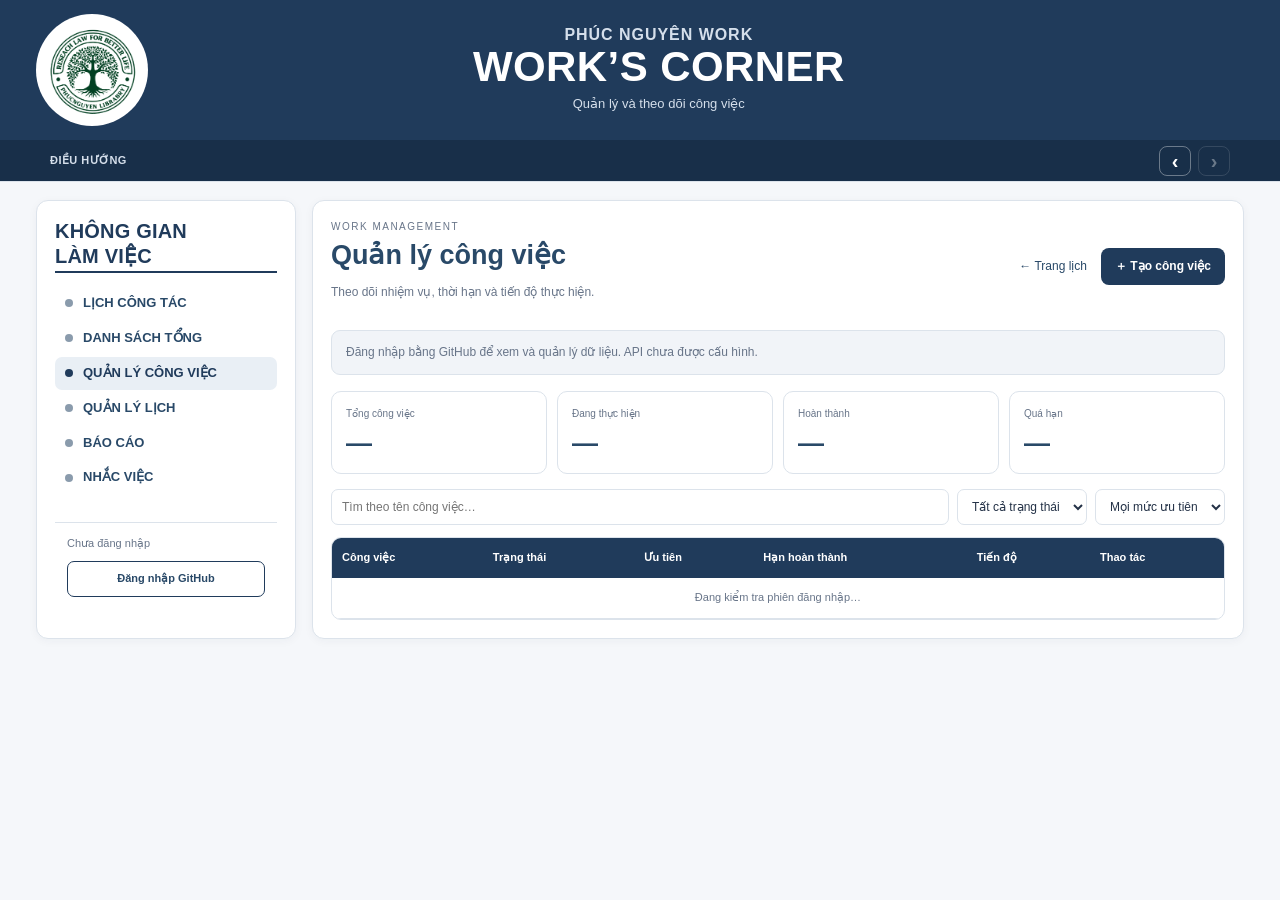
==== commit f6931b21: "Refine weekly schedule sessions and visual design" ====
--- a/apps/web/manage.html
+++ b/apps/web/manage.html
@@ -4,7 +4,7 @@
 <div class="pn-history-nav" role="toolbar" aria-label="Điều hướng trang"><span class="pn-history-label">ĐIỀU HƯỚNG</span><span class="pn-history-spacer"></span><button type="button" data-history-back aria-label="Quay lại" title="Quay lại" disabled>‹</button><button type="button" data-history-forward aria-label="Tiến tới" title="Tiến tới" disabled>›</button></div>
 
 <div class="workspace manage-layout"><aside class="frame sidebar"><h2 class="ftitle">Không gian làm việc</h2><nav class="nav-list"><a class="nav-item" href="./index.html">LỊCH CÔNG TÁC</a><a class="nav-item" href="./master.html">DANH SÁCH TỔNG</a>
-<a class="nav-item" href="./planner.html">TIMELINE TUẦN</a><button class="nav-item active" data-tab="tasks">QUẢN LÝ CÔNG VIỆC</button><button class="nav-item" data-tab="schedules">QUẢN LÝ LỊCH</button><button class="nav-item" data-tab="reports">BÁO CÁO</button><button class="nav-item" data-tab="reminders">NHẮC VIỆC</button></nav><div class="account-box" id="accountBox"><span>Chưa đăng nhập</span><button id="loginBtn">Đăng nhập GitHub</button></div></aside>
+<button class="nav-item active" data-tab="tasks">QUẢN LÝ CÔNG VIỆC</button><button class="nav-item" data-tab="schedules">QUẢN LÝ LỊCH</button><button class="nav-item" data-tab="reports">BÁO CÁO</button><button class="nav-item" data-tab="reminders">NHẮC VIỆC</button></nav><div class="account-box" id="accountBox"><span>Chưa đăng nhập</span><button id="loginBtn">Đăng nhập GitHub</button></div></aside>
 <main class="frame main manage-main"><div class="manage-head"><div><div class="kicker-small">WORK MANAGEMENT</div><h2 id="tabTitle">Quản lý công việc</h2><p id="tabDescription">Theo dõi nhiệm vụ, thời hạn và tiến độ thực hiện.</p></div><div class="head-actions"><a class="small-link" href="./index.html">← Trang lịch</a><button class="primary-action" id="createBtn" disabled>＋ Tạo công việc</button></div></div>
 <div id="authNotice" class="notice">Đăng nhập GitHub để xem và quản lý dữ liệu. Dữ liệu được lưu trên máy chủ.</div>
 <section id="summaryCards" class="summary-grid"><article><span>Tổng công việc</span><strong id="mTotal">—</strong></article><article><span>Đang thực hiện</span><strong id="mProgress">—</strong></article><article><span>Hoàn thành</span><strong id="mDone">—</strong></article><article><span>Quá hạn</span><strong id="mOverdue">—</strong></article></section>
--- a/apps/web/styles.css
+++ b/apps/web/styles.css
@@ -161,3 +161,55 @@
 
 /* Khoảng cách giữa các lịch còn hiệu lực trong cùng một ô */
 .schedule-entry{margin:2px 0}
+
+
+/* ===== Giao diện lịch tuần tinh giản: navy, trắng và đường kẻ nhẹ ===== */
+:root{
+  --bg:#f5f7fa; --paper:#fff; --ink:#243247; --muted:#687589; --line:#dce3eb;
+  --band:#203b5b; --band-2:#182f49; --on-band:#fff; --on-band-2:#d5dfeb;
+  --head:#294968; --frame:#dce3eb; --tint:#f1f4f8; --grid:#d5dde7; --today:#f5f8fc;
+  --t-center:#edf2f7; --t-extra:#edf2f7; --t-extra-ink:#40566e; --t-mark:#f3f5f8;
+  --f-display:Arial,Helvetica,sans-serif; --f-body:Arial,Helvetica,sans-serif;
+}
+body{font-family:Arial,Helvetica,sans-serif;background:var(--bg);color:var(--ink)}
+.band{background:var(--band)}
+.band-in{padding-block:14px}
+.band h1{font-family:Arial,Helvetica,sans-serif;font-size:clamp(24px,4vw,42px);letter-spacing:.01em}
+.kicker{font-family:Arial,Helvetica,sans-serif;letter-spacing:.06em}
+.copy{font-size:13px}
+.workspace{gap:16px;padding-block:18px 32px}
+.frame{border:1px solid var(--line);border-radius:12px;box-shadow:0 2px 10px rgba(25,45,70,.045);padding:18px}
+.ftitle{font-family:Arial,Helvetica,sans-serif;font-size:20px;font-weight:700;border-bottom:2px solid var(--band);color:var(--band)}
+.nav-item{font-family:Arial,Helvetica,sans-serif;font-size:13px;font-weight:600;border-radius:7px}
+.nav-item.active{background:#e9eff5;color:var(--band)}
+.nav-item.active::before{background:var(--band)}
+.week-table{border:1px solid var(--grid);border-collapse:separate;border-spacing:0;border-radius:9px;overflow:hidden;min-width:760px}
+.week-table th{height:48px;background:#eaf0f5;color:var(--band);border:0;border-right:1px solid var(--grid);border-bottom:1px solid var(--grid);font:700 12px/1.3 Arial,Helvetica,sans-serif}
+.week-table th .ddate{color:#66778b;font:400 11px Arial,Helvetica,sans-serif}
+.week-table td{height:104px;padding:9px 7px;border:0;border-right:1px solid var(--grid);border-bottom:1px solid var(--grid);font:13px/1.45 Arial,Helvetica,sans-serif;vertical-align:top;text-align:left}
+.week-table tr:last-child td,.week-table tr:last-child th{border-bottom:0}
+.week-table tr>*:last-child{border-right:0}
+.week-table td .first{font:700 13px/1.4 Arial,Helvetica,sans-serif;color:#263f5a}
+.week-table td.today-col{background:#f7f9fc}
+.week-table .session-head{width:104px;min-width:104px;text-align:center;background:var(--band);color:#fff}
+.week-table .session-label{width:104px;min-width:104px;padding:12px 8px;vertical-align:middle;text-align:center;background:#f0f3f7;color:#314b67;border:0;border-right:1px solid var(--grid);border-bottom:1px solid var(--grid);font:700 11px/1.35 Arial,Helvetica,sans-serif;letter-spacing:.035em}
+.week-table .session-row-1 .session-label{background:#edf2f7}
+.week-table .session-row-2 .session-label{background:#f3f5f8}
+.week-table .session-row-3 .session-label{background:#edf0f4}
+.week-table .overview-row td{height:auto;min-height:100px;vertical-align:top;text-align:left;padding:8px}
+.overview-event{margin:0 0 7px;padding:8px 9px;border:1px solid #e0e6ed;border-left:3px solid #647b94;border-radius:5px;background:#f7f9fb}
+.overview-category{font:700 10px/1.3 Arial,Helvetica,sans-serif;color:#6b7888;letter-spacing:.02em}
+.week-table td .overview-event .first{font:700 12px/1.4 Arial,Helvetica,sans-serif}
+.week-table td .overview-detail{font:12px/1.4 Arial,Helvetica,sans-serif;margin-top:2px;color:#536174}
+.overview-empty{color:#a0a9b5;text-align:center;padding-top:12px}
+.schedule-entry{padding:4px 6px;margin:3px 0;border-left:2px solid #71869c;background:#f7f9fb;border-radius:3px}
+.week-list,.week-btn{font-family:Arial,Helvetica,sans-serif}
+@media(max-width:820px){
+ .workspace{grid-template-columns:118px minmax(0,1fr);gap:10px}
+ .frame{border-radius:10px;padding:12px 8px}
+ .week-table{min-width:760px}
+ .week-table th{font-size:11px}
+ .week-table td{font-size:12px}
+ .week-table .session-head,.week-table .session-label{width:86px;min-width:86px}
+ .week-table td .first{font-size:12px}
+}
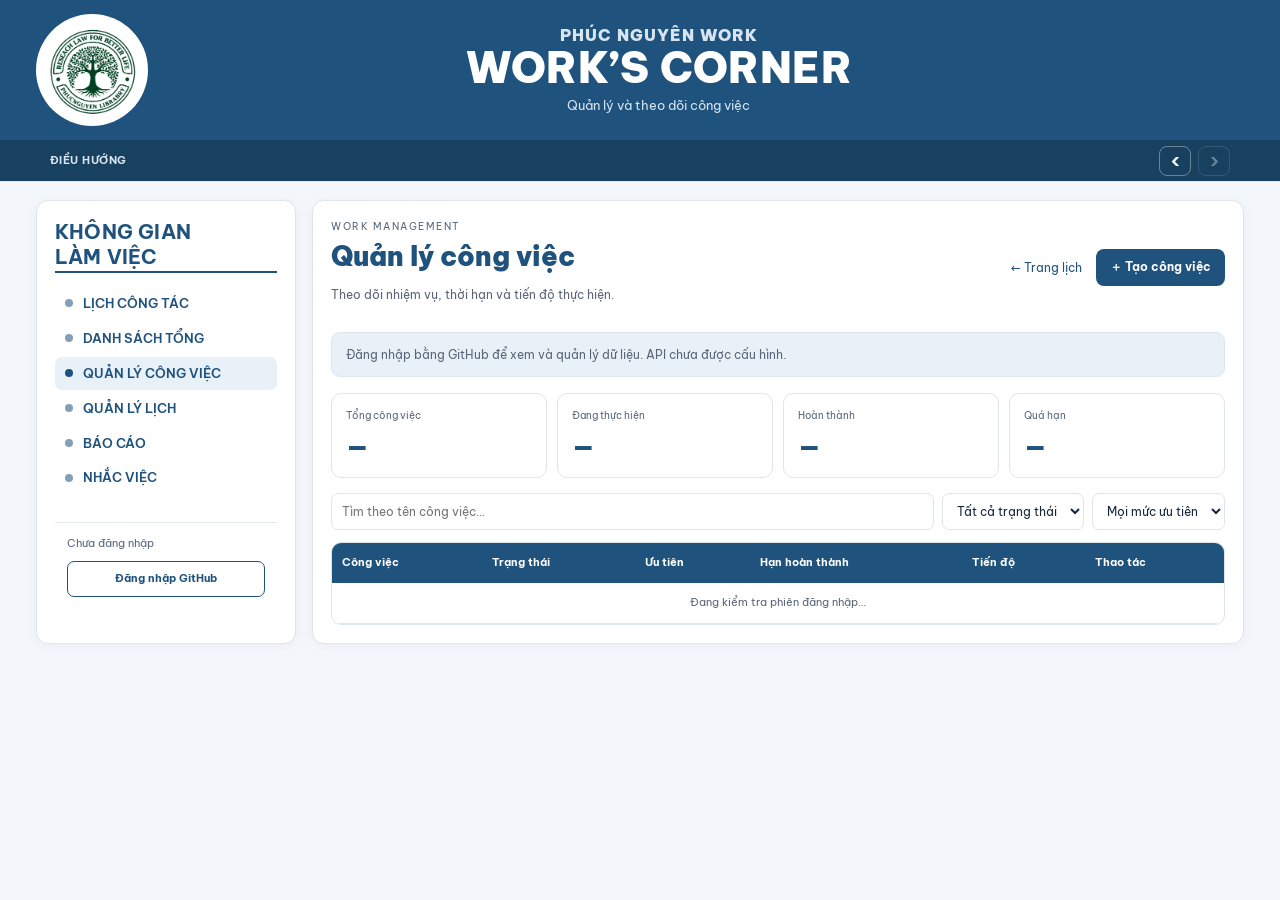
==== commit 465a108d: "Align management typography and theme with PNL" ====
--- a/apps/web/manage.html
+++ b/apps/web/manage.html
@@ -1,5 +1,6 @@
 <!doctype html>
-<html lang="vi"><head><meta charset="utf-8"><meta name="viewport" content="width=device-width,initial-scale=1"><meta name="theme-color" content="#1d5677"><title>Quản lý công việc | Phúc Nguyên Work</title><link rel="icon" href="./pnl-logo.png"><link rel="stylesheet" href="./styles.css"><link rel="stylesheet" href="./manage.css"></head>
+<html lang="vi"><head><meta charset="utf-8"><meta name="viewport" content="width=device-width,initial-scale=1"><meta name="theme-color" content="#1f527d"><title>Quản lý công việc | Phúc Nguyên Work</title><link rel="icon" href="./pnl-logo.png">
+<link rel="preconnect" href="https://fonts.googleapis.com"><link rel="stylesheet" href="https://fonts.googleapis.com/css2?family=Be+Vietnam+Pro:wght@400;500;600;700;800&display=swap"><link rel="stylesheet" href="./styles.css"><link rel="stylesheet" href="./manage.css"></head>
 <body><header class="band"><div class="band-in"><div class="logo"><img src="./pnl-logo.png" alt="Phúc Nguyên"></div><div class="titles"><div class="kicker">Phúc Nguyên Work</div><h1>Work’s Corner</h1><div class="copy">Quản lý và theo dõi công việc</div></div></div></header>
 <div class="pn-history-nav" role="toolbar" aria-label="Điều hướng trang"><span class="pn-history-label">ĐIỀU HƯỚNG</span><span class="pn-history-spacer"></span><button type="button" data-history-back aria-label="Quay lại" title="Quay lại" disabled>‹</button><button type="button" data-history-forward aria-label="Tiến tới" title="Tiến tới" disabled>›</button></div>
 
--- a/apps/web/styles.css
+++ b/apps/web/styles.css
@@ -213,3 +213,113 @@
  .week-table .session-head,.week-table .session-label{width:86px;min-width:86px}
  .week-table td .first{font-size:12px}
 }
+
+
+/* Điều hướng lịch nằm ngang ngay dưới banner, giải phóng chiều rộng nội dung */
+.schedule-nav{
+  width:min(1240px,calc(100% - 32px));margin:12px auto 0;padding:0;
+  border:1px solid #dce3eb;border-radius:10px;background:#fff;
+  box-shadow:0 2px 8px rgba(25,45,70,.04);
+}
+.schedule-nav .nav-list{
+  display:flex;align-items:center;gap:5px;padding:7px;
+  overflow-x:auto;overscroll-behavior-x:contain;scrollbar-width:thin;
+}
+.schedule-nav .nav-item{
+  flex:0 0 auto;width:auto;min-height:36px;padding:8px 12px;
+  border-radius:7px;white-space:nowrap;font-size:11px;letter-spacing:.015em;
+}
+.schedule-nav .nav-item::before{display:none}
+.schedule-nav .nav-item.active{background:#e9eff5;color:#203b5b;box-shadow:inset 0 -2px #203b5b}
+.workspace.workspace-single{
+  display:block;width:min(1240px,calc(100% - 32px));max-width:none;
+  margin:14px auto 0;padding-block:0 32px;
+}
+.workspace.workspace-single>.main{width:100%;min-width:0}
+@media(max-width:820px){
+  .schedule-nav{width:calc(100% - 20px);margin-top:9px;border-radius:8px}
+  .schedule-nav .nav-list{gap:4px;padding:5px}
+  .schedule-nav .nav-item{min-height:34px;padding:7px 10px;font-size:10px}
+  .workspace.workspace-single{width:calc(100% - 20px);margin-top:10px;padding-bottom:22px}
+}
+@media(max-width:420px){
+  .schedule-nav .nav-item{font-size:9.5px;padding:7px 9px}
+}
+
+
+/* Phúc Nguyên Work — đồng bộ hệ nhận diện Phúc Nguyên Library */
+:root{
+  --bg:#f3f6fa; --paper:#fff; --ink:#18263a; --muted:#5a6678; --line:#dfe5ed;
+  --band:#1f527d; --band-2:#17415f; --on-band:#fff; --on-band-2:#d7e5f1;
+  --head:#1f527d; --frame:#dfe5ed; --tint:#e8f0f8; --grid:#dfe5ed; --today:#f7f9fc;
+  --t-center:#e8f0f8; --t-extra:#e8f0f8; --t-extra-ink:#1f527d; --t-mark:#e8f0f8;
+  --f-display:"Be Vietnam Pro",system-ui,-apple-system,"Segoe UI",sans-serif;
+  --f-body:"Be Vietnam Pro",system-ui,-apple-system,"Segoe UI",sans-serif;
+  --pn-primary:#1f527d; --pn-primary-dark:#17415f; --pn-primary-soft:#e8f0f8;
+  --pn-accent:#b3261e; --pn-ok:#1f7a4d;
+}
+body{font-family:var(--f-body);background:var(--bg);color:var(--ink)}
+.band{background:var(--band);color:var(--on-band)}
+.band h1,.kicker,.ftitle,h1,h2,h3{font-family:var(--f-display)}
+.nav-item{font-family:var(--f-display)}
+.nav-item.active{background:var(--pn-primary-soft);color:var(--pn-primary)}
+.nav-item.active::before{background:var(--pn-primary)}
+.schedule-nav{border-color:var(--line);background:var(--paper);box-shadow:0 2px 8px rgba(24,38,58,.045)}
+.schedule-nav .nav-item.active{background:var(--pn-primary-soft);color:var(--pn-primary);box-shadow:inset 0 -2px var(--pn-primary)}
+.frame,.panel,.planner-main,.planner-side,.manage-main,.data-panel,.report-panel,.reminder-panel{border-color:var(--line)}
+.week-table{border-color:var(--line);border-radius:10px}
+.week-table th{background:var(--pn-primary-soft);color:var(--ink);border-color:var(--line);font-family:var(--f-display)}
+.week-table th .ddate{color:var(--muted);font-family:var(--f-body)}
+.week-table td{border-color:var(--line);font-family:var(--f-body)}
+.week-table td .first{font-family:var(--f-display);color:var(--pn-primary)}
+.week-table td.today-col{background:#f7f9fc}
+.week-table tr.deadline-row td{background:var(--pn-primary-soft)}
+.week-table tr.deadline-row .schedule-entry,
+.week-table .fixed-date-event{background:var(--pn-primary);border-color:var(--pn-primary);color:#fff}
+.week-table tr.deadline-row .schedule-entry .first,
+.week-table .fixed-date-event .first,
+.week-table .fixed-date-event .overview-detail{color:#fff}
+.week-table .fixed-date-event .overview-category{color:#e8f0f8}
+.schedule-entry{border-left:3px solid var(--pn-primary);background:var(--pn-primary-soft);border-radius:6px;padding:5px 7px}
+.schedule-entry.fixed-date-entry{background:var(--pn-primary);color:#fff;border-left-color:var(--pn-primary-dark)}
+.schedule-entry.fixed-date-entry .first{color:#fff}
+.week-table .overview-event{border:1px solid var(--line);border-left:3px solid var(--pn-primary);background:var(--pn-primary-soft);border-radius:7px}
+.week-table .overview-event .first{color:var(--pn-primary)}
+.week-table .overview-category,.week-table .overview-detail{color:var(--muted)}
+.week-table .overview-event.fixed-date-event{background:var(--pn-primary);border-color:var(--pn-primary);color:#fff}
+.week-table .overview-event.fixed-date-event .first,
+.week-table .overview-event.fixed-date-event .overview-detail{color:#fff}
+.week-table .overview-event.fixed-date-event .overview-category{color:#e8f0f8}
+.event-card,.event-card.teaching,.event-card.meetings,.event-card.study,.event-card.grading,.event-card.other{
+  background:var(--pn-primary-soft);border-color:var(--pn-primary);color:var(--ink)
+}
+.dot,.dot.teaching,.dot.meetings,.dot.study,.dot.grading,.dot.other{background:var(--pn-primary)}
+.planner-side a.selected{background:var(--pn-primary-soft);color:var(--pn-primary)}
+.week-controls button,.class-btn{border-color:var(--line);color:var(--pn-primary)}
+.class-btn.active,.primary-action{background:var(--pn-primary);color:#fff}
+.primary-action:hover{background:var(--pn-primary-dark)}
+.pn-history-nav{background:var(--pn-primary-dark)}
+.pill.urgent,.pill.high{background:#fbe9e8;color:var(--pn-accent)}
+.pill.completed{background:#e8f3ed;color:var(--pn-ok)}
+.master-status.overdue{color:var(--pn-accent)}
+.master-status.completed{color:var(--pn-ok)}
+@media(prefers-color-scheme:dark){
+ :root:not([data-theme="light"]){
+  --bg:#101722;--paper:#171f2b;--ink:#e7edf5;--muted:#a1aec0;--line:#2b3748;
+  --band:#8fb8df;--band-2:#17415f;--on-band:#101722;--on-band-2:#d7e5f1;
+  --head:#8fb8df;--frame:#2b3748;--tint:#202f42;--grid:#2b3748;--today:#1a2635;
+  --pn-primary:#8fb8df;--pn-primary-dark:#a7c8e7;--pn-primary-soft:#202f42;
+  --pn-accent:#f08a80;--pn-ok:#6fd3a0;
+ }
+}
+:root[data-theme="dark"]{
+ --bg:#101722;--paper:#171f2b;--ink:#e7edf5;--muted:#a1aec0;--line:#2b3748;
+ --band:#8fb8df;--band-2:#17415f;--on-band:#101722;--on-band-2:#d7e5f1;
+ --head:#8fb8df;--frame:#2b3748;--tint:#202f42;--grid:#2b3748;--today:#1a2635;
+ --pn-primary:#8fb8df;--pn-primary-dark:#a7c8e7;--pn-primary-soft:#202f42;
+ --pn-accent:#f08a80;--pn-ok:#6fd3a0;color-scheme:dark
+}
+@media(max-width:820px){
+ .week-table{min-width:700px}
+ .week-table td{font-size:12px}
+}
